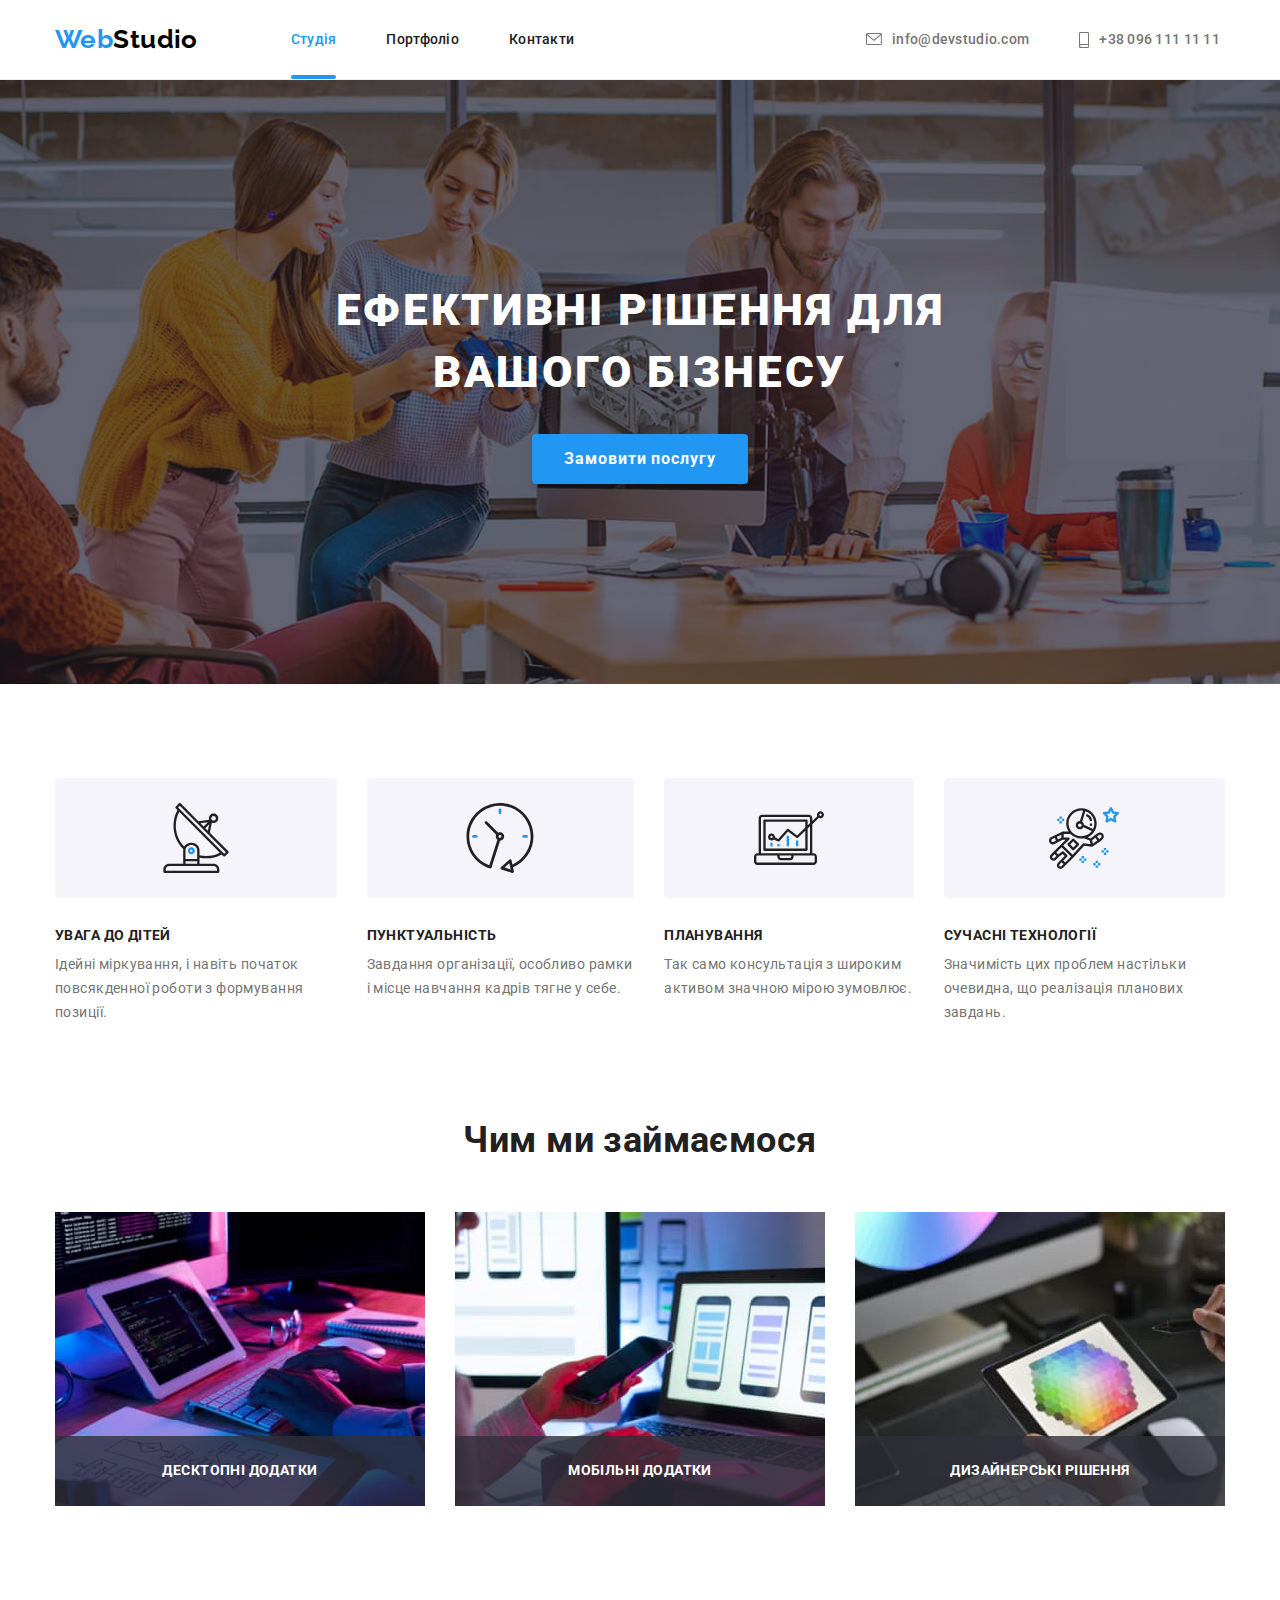
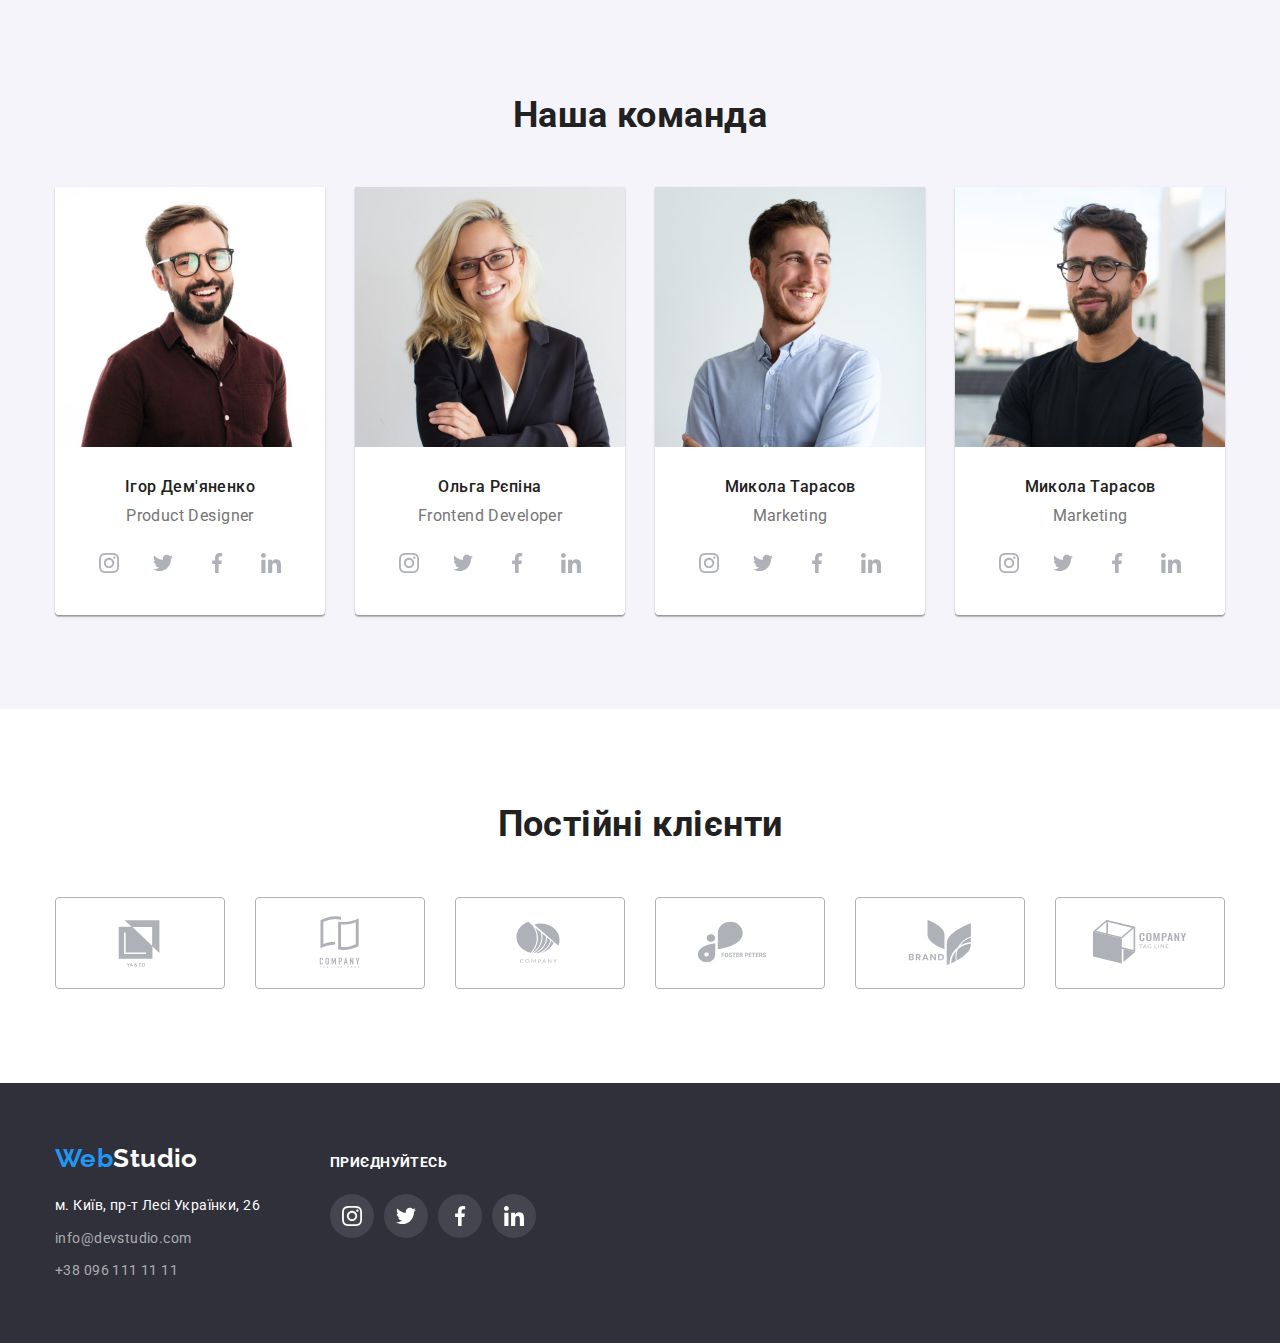
==== index.html @ 35e94fc6 "CSS" ====
<!DOCTYPE html>
<html lang="uk">
  <head>
    <meta charset="UTF-8" />
    <meta http-equiv="X-UA-Compatible" content="IE=edge" />
    <meta name="viewport" content="width=device-width, initial-scale=1.0" />
    <title>Web Studio</title>
    <link rel="preconnect" href="https://fonts.googleapis.com" />
    <link rel="preconnect" href="https://fonts.gstatic.com" crossorigin />
    <link
      href="https://fonts.googleapis.com/css2?family=Raleway:wght@700&family=Roboto:wght@400;500;700;900&display=swap"
      rel="stylesheet"
    />
    <link
      rel="stylesheet"
      href="https://cdn.jsdelivr.net/npm/modern-normalize@1.1.0/modern-normalize.min.css"
    />
    <link rel="stylesheet" href="./css/styles.css" />
  </head>
  <body>
    <header class="header header-conteiner">
      <div class="conteiner header-conteiner">
        <nav class="header-nav">
          <a href="./index.html" class="header-logo linksecondery"
            ><span class="header-web logo">Web</span>Studio</a
          >
          <ul class="header-list list">
            <li class="header-item">
              <a href="./index.html" class="header-link link">
                <span class="current">Студія</span></a
              >
            </li>
            <li class="header-item">
              <a href="./portfolio.html" class="header-link link">Портфоліо</a>
            </li>
            <li class="header-item">
              <a href="" class="header-link link">Контакти</a>
            </li>
          </ul>
        </nav>

        <ul class="header-list-contact list">
          <li class="header-item-contact">
            <a
              href="mailto:info@devstudio.com"
              target="_blank"
              class="header-link-contact link"
              ><svg width="16" height="12" class="">
                <use xlink:href="./images/icon.svg#icon-mail-header"></use>
              </svg>
              info@devstudio.com</a
            >
          </li>
          <li class="header-item-contact">
            <a href="tel:+380961111111" class="header-link-contact link"
              ><svg width="10" height="16" class="">
                <use xlink:href="./images/icon.svg#icon-tel-header"></use>
              </svg>
              +38 096 111 11 11</a
            >
          </li>
        </ul>
      </div>
    </header>

    <main>
      <!-- Hero -->
      <section class="hero">
        <h1 class="hero-title">Ефективні рішення для вашого бізнесу</h1>
        <button type="button" class="hero-btn btn" data-modal-open>
          Замовити послугу
        </button>
      </section>

      <!-- Function -->
      <section class="function">
        <div class="conteiner">
          <h2 class="visually-hidden">Functions</h2>
          <ul class="function-list list">
            <li class="function-item">
              <div class="functions-conteiner">
                <svg width="70" height="70" class="">
                  <use
                    xlink:href="./images/icon.svg#icon-antena-functions"
                  ></use>
                </svg>
              </div>
              <h3 class="function-item-title">Увага до дітей</h3>
              <p class="function-text">
                Ідейні міркування, і навіть початок повсякденної роботи з
                формування позиції.
              </p>
            </li>
            <li class="function-item">
              <div class="functions-conteiner">
                <svg width="70" height="70" class="">
                  <use
                    xlink:href="./images/icon.svg#icon-clock-functions"
                  ></use>
                </svg>
              </div>
              <h3 class="function-item-title">Пунктуальність</h3>
              <p class="function-text">
                Завдання організації, особливо рамки і місце навчання кадрів
                тягне у себе.
              </p>
            </li>
            <li class="function-item">
              <div class="functions-conteiner">
                <svg width="70" height="70" class="">
                  <use xlink:href="./images/icon.svg#icon-comp-functions"></use>
                </svg>
              </div>
              <h3 class="function-item-title">Планування</h3>
              <p class="function-text">
                Так само консультація з широким активом значною мірою зумовлює.
              </p>
            </li>
            <li class="function-item">
              <div class="functions-conteiner">
                <svg width="70" height="70" class="">
                  <use
                    xlink:href="./images/icon.svg#icon-astronaut-functions"
                  ></use>
                </svg>
              </div>
              <h3 class="function-item-title">Сучасні технології</h3>
              <p class="function-text">
                Значимість цих проблем настільки очевидна, що реалізація
                планових завдань.
              </p>
            </li>
          </ul>
        </div>
      </section>

      <!-- Occupation -->
      <section class="ocupation">
        <div class="conteiner">
          <h2 class="title">Чим ми займаємося</h2>
          <ul class="ocupation-list list">
            <li class="ocupation-item">
              <div class="ocupation-conteiner">
                <img
                  src="./images/occupation1.jpg"
                  alt="набирає текс на клавіатурі"
                  width="370"
                  height="294"
                  class="ocupatin-img"
                />
                <div class="ocupation-wrapper">
                  <p class="ocupation-conteiner-text">Десктопні додатки</p>
                </div>
              </div>
            </li>
            <li class="ocupation-item">
              <div class="ocupation-conteiner">
                <img
                  src="./images/occupation2.jpg"
                  alt="працює в телефоні та на ноутбуці"
                  width="370"
                  height="294"
                  class="ocupatin-img"
                />
                <div class="ocupation-wrapper">
                  <p class="ocupation-conteiner-text">Мобільні додатки</p>
                </div>
              </div>
            </li>
            <li class="ocupation-item">
              <div class="ocupation-conteiner">
                <img
                  src="./images/Occupation3.jpg"
                  alt="палітра кольорів на планшеті"
                  width="370"
                  height="294"
                  class="ocupatin-img"
                />
                <div class="ocupation-wrapper">
                  <p class="ocupation-conteiner-text">Дизайнерські рішення</p>
                </div>
              </div>
            </li>
          </ul>
        </div>
      </section>

      <!-- Team -->
      <section class="team">
        <div class="conteiner">
          <h2 class="title">Наша команда</h2>
          <ul class="team-list list">
            <li class="team-item">
              <img
                src="./images/photoproductdesigner.jpg"
                alt="фото працівника"
                width="270"
                height="260"
                class="team-item-img"
              />
              <div class="conteiner-team">
                <h3 class="team-item-tetle">Ігор Дем'яненко</h3>
                <p class="team-item-text">Product Designer</p>
                <ul class="team-list-social list">
                  <li class="team-item-social">
                    <a
                      href=""
                      rel="noopener norefferer nofollow"
                      aria-label="instagram"
                      class="team-link-social link"
                      ><svg width="20" height="20" class="">
                        <use
                          xlink:href="./images/icon.svg#icon-icon-instagram"
                        ></use>
                      </svg>
                    </a>
                  </li>
                  <li class="team-item-social">
                    <a
                      href=""
                      rel="noopener norefferer nofollow"
                      aria-label="twitter"
                      class="team-link-social link"
                      ><svg width="20" height="20" class="">
                        <use
                          xlink:href="./images/icon.svg#icon-icon-twitter"
                        ></use>
                      </svg>
                    </a>
                  </li>
                  <li class="team-item-social">
                    <a
                      href=""
                      rel="noopener norefferer nofollow"
                      aria-label="facebook"
                      class="team-link-social link"
                      ><svg width="20" height="20" class="">
                        <use
                          xlink:href="./images/icon.svg#icon-icon-facebook"
                        ></use>
                      </svg>
                    </a>
                  </li>
                  <li class="team-item-social">
                    <a
                      href=""
                      rel="noopener norefferer nofollow"
                      aria-label="linkedin"
                      class="team-link-social link"
                      ><svg width="20" height="20" class="">
                        <use
                          xlink:href="./images/icon.svg#icon-icon-linkedin"
                        ></use>
                      </svg>
                    </a>
                  </li>
                </ul>
              </div>
            </li>
            <li class="team-item">
              <img
                src="./images/photodeveloper.jpg"
                alt="фото працівника"
                width="270"
                height="260"
                class="team-item-img"
              />
              <div class="conteiner-team">
                <h3 class="team-item-tetle">Ольга Рєпіна</h3>
                <p class="team-item-text">Frontend Developer</p>
                <ul class="team-list-social list">
                  <li class="team-item-social">
                    <a
                      href=""
                      rel="noopener norefferer nofollow"
                      aria-label="instagram"
                      class="team-link-social link"
                      ><svg width="20" height="20" class="">
                        <use
                          xlink:href="./images/icon.svg#icon-icon-instagram"
                        ></use>
                      </svg>
                    </a>
                  </li>
                  <li class="team-item-social">
                    <a
                      href=""
                      rel="noopener norefferer nofollow"
                      aria-label="twitter"
                      class="team-link-social link"
                      ><svg width="20" height="20" class="">
                        <use
                          xlink:href="./images/icon.svg#icon-icon-twitter"
                        ></use>
                      </svg>
                    </a>
                  </li>
                  <li class="team-item-social">
                    <a
                      href=""
                      rel="noopener norefferer nofollow"
                      aria-label="facebook"
                      class="team-link-social link"
                      ><svg width="20" height="20" class="">
                        <use
                          xlink:href="./images/icon.svg#icon-icon-facebook"
                        ></use>
                      </svg>
                    </a>
                  </li>
                  <li class="team-item-social">
                    <a
                      href=""
                      rel="noopener norefferer nofollow"
                      aria-label="linkedin"
                      class="team-link-social link"
                      ><svg width="20" height="20" class="">
                        <use
                          xlink:href="./images/icon.svg#icon-icon-linkedin"
                        ></use>
                      </svg>
                    </a>
                  </li>
                </ul>
              </div>
            </li>
            <li class="team-item">
              <img
                src="./images/photomarketing.jpg"
                alt="фото працівника"
                width="270"
                height="260"
                class="team-item-img"
              />
              <div class="conteiner-team">
                <h3 class="team-item-tetle">Микола Тарасов</h3>
                <p class="team-item-text">Marketing</p>
                <ul class="team-list-social list">
                  <li class="team-item-social">
                    <a
                      href=""
                      rel="noopener norefferer nofollow"
                      aria-label="instagram"
                      class="team-link-social link"
                      ><svg width="20" height="20" class="">
                        <use
                          xlink:href="./images/icon.svg#icon-icon-instagram"
                        ></use>
                      </svg>
                    </a>
                  </li>
                  <li class="team-item-social">
                    <a
                      href=""
                      rel="noopener norefferer nofollow"
                      aria-label="twitter"
                      class="team-link-social link"
                      ><svg width="20" height="20" class="">
                        <use
                          xlink:href="./images/icon.svg#icon-icon-twitter"
                        ></use>
                      </svg>
                    </a>
                  </li>
                  <li class="team-item-social">
                    <a
                      href=""
                      rel="noopener norefferer nofollow"
                      aria-label="facebook"
                      class="team-link-social link"
                      ><svg width="20" height="20" class="">
                        <use
                          xlink:href="./images/icon.svg#icon-icon-facebook"
                        ></use>
                      </svg>
                    </a>
                  </li>
                  <li class="team-item-social">
                    <a
                      href=""
                      rel="noopener norefferer nofollow"
                      aria-label="linkedin"
                      class="team-link-social link"
                      ><svg width="20" height="20" class="">
                        <use
                          xlink:href="./images/icon.svg#icon-icon-linkedin"
                        ></use>
                      </svg>
                    </a>
                  </li>
                </ul>
              </div>
            </li>
            <li class="team-item">
              <img
                src="./images/photodesiner.jpg"
                alt="фото працівника"
                width="270"
                height="260"
                class="team-item-img"
              />
              <div class="conteiner-team">
                <h3 class="team-item-tetle">Микола Тарасов</h3>
                <p class="team-item-text">Marketing</p>
                <ul class="team-list-social list">
                  <li class="team-item-social">
                    <a
                      href=""
                      rel="noopener norefferer nofollow"
                      aria-label="instagram"
                      class="team-link-social link"
                      ><svg width="20" height="20" class="">
                        <use
                          xlink:href="./images/icon.svg#icon-icon-instagram"
                        ></use>
                      </svg>
                    </a>
                  </li>
                  <li class="team-item-social">
                    <a
                      href=""
                      rel="noopener norefferer nofollow"
                      aria-label="twitter"
                      class="team-link-social link"
                      ><svg width="20" height="20" class="">
                        <use
                          xlink:href="./images/icon.svg#icon-icon-twitter"
                        ></use>
                      </svg>
                    </a>
                  </li>
                  <li class="team-item-social">
                    <a
                      href=""
                      rel="noopener norefferer nofollow"
                      aria-label="facebook"
                      class="team-link-social link"
                      ><svg width="20" height="20" class="">
                        <use
                          xlink:href="./images/icon.svg#icon-icon-facebook"
                        ></use>
                      </svg>
                    </a>
                  </li>
                  <li class="team-item-social">
                    <a
                      href=""
                      rel="noopener norefferer nofollow"
                      aria-label="linkedin"
                      class="team-link-social link"
                      ><svg width="20" height="20" class="">
                        <use
                          xlink:href="./images/icon.svg#icon-icon-linkedin"
                        ></use>
                      </svg>
                    </a>
                  </li>
                </ul>
              </div>
            </li>
          </ul>
        </div>
      </section>

      <!-- Clients -->
      <section class="clients">
        <div class="conteiner">
          <h2 class="title">Постійні клієнти</h2>
          <ul class="clients-list list">
            <li class="clients-item">
              <a
                href=""
                rel="noopener norefferer nofollow"
                aria-label="firm partner"
                class="clients-link link"
                ><svg width="106" height="60" class="">
                  <use xlink:href="./images/icon.svg#icon-partner-ya-co"></use>
                </svg>
              </a>
            </li>
            <li class="clients-item">
              <a
                href=""
                rel="noopener norefferer nofollow"
                aria-label="firm partner"
                class="clients-link link"
                ><svg width="106" height="60" class="">
                  <use
                    xlink:href="./images/icon.svg#icon-partner-company"
                  ></use>
                </svg>
              </a>
            </li>
            <li class="clients-item">
              <a
                href=""
                rel="noopener norefferer nofollow"
                aria-label="firm partner"
                class="clients-link link"
                ><svg width="106" height="60" class="">
                  <use
                    xlink:href="./images/icon.svg#icon-partner-conpany2"
                  ></use>
                </svg>
              </a>
            </li>
            <li class="clients-item">
              <a
                href=""
                rel="noopener norefferer nofollow"
                aria-label="firm partner"
                class="clients-link link"
                ><svg width="106" height="60" class="">
                  <use xlink:href="./images/icon.svg#icon-partner-foster"></use>
                </svg>
              </a>
            </li>
            <li class="clients-item">
              <a
                href=""
                rel="noopener norefferer nofollow"
                aria-label="firm partner"
                class="clients-link link"
                ><svg width="106" height="60" class="">
                  <use xlink:href="./images/icon.svg#icon-partner-brand"></use>
                </svg>
              </a>
            </li>
            <li class="clients-item">
              <a
                href=""
                rel="noopener norefferer nofollow"
                aria-label="firm partner"
                class="clients-link link"
                ><svg width="106" height="60" class="">
                  <use
                    xlink:href="./images/icon.svg#icon-partner-tagline"
                  ></use>
                </svg>
              </a>
            </li>
          </ul>
        </div>
      </section>
    </main>

    <!-- Footer -->
    <footer class="footer">
      <div class="conteiner footer-content">
        <div class="foter-conteiner">
          <a href="./index.html" class="footer-logo linksecondery"
            ><span class="logo-web logo">Web</span>Studio</a
          >
          <address class="footer-address">
            <ul class="footer-list list">
              <li class="footer-item">
                <a
                  href="https://goo.gl/maps/zR8tmQ1nPj9YPWna9"
                  rel="noopener norefferer nofollow"
                  target="_blank"
                  class="footer-link linksecondery"
                  >м. Київ, пр-т Лесі Українки, 26</a
                >
              </li>
              <li class="footer-item">
                <a
                  href="mailto:info@devstudio.com"
                  class="footer-contact linksecondery"
                  >info@devstudio.com</a
                >
              </li>
              <li>
                <a href="tel:+380961111111" class="footer-contact linksecondery"
                  >+38 096 111 11 11</a
                >
              </li>
            </ul>
          </address>
        </div>
        <div class="wrapper-conteiner">
          <b class="footer-text">Приєднуйтесь</b>
          <ul class="footer-list-social list">
            <li class="footer-item-social">
              <a
                href=""
                rel="noopener norefferer nofollow"
                class="footer-link-social link"
                ><svg width="20" height="20" class="">
                  <use xlink:href="./images/icon.svg#icon-icon-instagram"></use>
                </svg>
              </a>
            </li>
            <li class="footer-item-social">
              <a
                href=""
                rel="noopener norefferer nofollow"
                class="footer-link-social link"
              >
                <svg width="20" height="20" class="">
                  <use xlink:href="./images/icon.svg#icon-icon-twitter"></use>
                </svg>
              </a>
            </li>
            <li class="footer-item-social">
              <a
                href=""
                rel="noopener norefferer nofollow"
                class="footer-link-social link"
                ><svg width="20" height="20" class="">
                  <use xlink:href="./images/icon.svg#icon-icon-facebook"></use>
                </svg>
              </a>
            </li>
            <li class="footer-item-social">
              <a
                href=""
                rel="noopener norefferer nofollow"
                class="footer-link-social link"
                ><svg width="20" height="20" class="">
                  <use xlink:href="./images/icon.svg#icon-icon-linkedin"></use>
                </svg>
              </a>
            </li>
          </ul>
        </div>
      </div>
    </footer>

    <!-- Modal -->
    <div class="backdrop is-hidden" data-modal>
      <div class="modal">
        <button type="button" class="close-button" data-modal-close>
          <svg width="18" height="18" class="">
            <use xlink:href="./images/icon.svg#icon-close-model"></use>
          </svg>
        </button>
      </div>
    </div>

    <!-- Java script -->
    <script src="./js/modal.js"></script>
  </body>
</html>
---- css/styles.css ----
:root {
  --color-logo-text: #000000;
  --color-primery-text: #757575;
  --color-text-logonav: #2196f3;
  --color-secondery-text: #212121;
  --color-hero-title: #ffffff;
  --color-footer-text: rgba(255, 255, 255, 0.6);
  --color-bgn-hero: #2f303a;
  --color-bgn-btn: #f5f4fa;
  --color-border-header: #ececec;
  --color-border-main: #eeeeee;
  --color-icons-partners: #afb1b8;
  --color-btn-hero-active: #188ce8;
  --color-bg-ocupation-text: rgba(47, 48, 58, 0.8);
  --color-bg-animation-panel: rgba(33, 150, 243, 0.9);
  --cubic-all: cubic-bezier(0.4, 0, 0.2, 1);
}

body {
  font-family: "Roboto", sans-serif;
  color: var(--color-primery-text);
  font-size: 14px;
  line-height: 1.7;
  letter-spacing: 0.03em;
}

.conteiner {
  width: 1200px;
  margin: auto;
  padding-left: 15px;
  padding-right: 15px;
  /* outline: 1px solid tomato; */
}

h1,
h2,
h3,
h4,
h5,
h6,
ul,
p {
  margin: 0;
}

ul {
  padding-left: 0;
}

* {
  /* outline: 1px solid tomato; */
}

.title {
  text-align: center;
  margin-bottom: 50px;

  color: var(--color-secondery-text);

  font-weight: 700;
  font-size: 36px;
  line-height: 1.2;
}

.list {
  list-style: none;
}

.link {
  text-decoration: none;
}

.link:hover,
.link:focus {
  color: var(--color-text-logonav);
}

.linksecondery {
  text-decoration: none;
}

.logo {
  color: var(--color-text-logonav);
}

.btn {
  cursor: pointer;
  border-radius: 4px;
  border: none;

  font-family: inherit;

  font-size: 16px;
  letter-spacing: inherit;
}

.visually-hidden {
  position: absolute;
  white-space: nowrap;
  width: 1px;
  height: 1px;
  overflow: hidden;
  border: 0;
  padding: 0;
  clip: rect(0 0 0 0);
  clip-path: inset(50%);
  margin: -1px;
}

/* Header */

.header {
  border-bottom: 1px solid var(--color-border-header);
}

.header-conteiner {
  display: flex;
  align-items: center;
}

.header-nav {
  display: flex;
  align-items: center;
}

.header-logo {
  display: block;
  margin-right: 93px;

  font-family: "Raleway", sans-serif;
  color: var(--color-logo-text);
  font-weight: 700;
  font-size: 26px;
  line-height: 1.2;
}

.header-list {
  display: flex;
}

.header-item {
}

.header-item:not(:first-child) {
  margin-left: 50px;
}

.header-link {
  position: relative;

  display: block;
  padding: 32px 0;

  color: var(--color-secondery-text);

  font-weight: 500;
  line-height: 1.1;
  letter-spacing: 0.02em;

  transition: color 250ms var(--cubic-all);
}

.current {
  color: var(--color-text-logonav);
  display: block;
}

.header-link .current::after {
  position: absolute;

  left: 0;
  bottom: 0;
  content: "";
  width: 100%;
  height: 4px;
  display: block;
  border-radius: 2px;

  background-color: var(--color-text-logonav);
}

.header-list-contact {
  display: flex;
  margin-left: auto;
}

.header-item-contact:not(:last-child) {
  margin-right: 40px;
}

.header-link-contact {
  display: flex;
  padding: 5px;
  align-items: center;

  color: var(--color-primery-text);

  font-weight: 500;
  line-height: 1.1;
  letter-spacing: 0.02em;

  transition: color 250ms var(--cubic-all);
}

.header-link-contact svg {
  margin-right: 10px;

  fill: currentColor;

  transition: fill 250ms var(--cubic-all);
}

.header-link-contact:hover svg,
.header-link-contact:focus svg {
  fill: var(--color-text-logonav);
}

/* Main index.html */

/* Hero */

.hero {
  text-align: center;
  padding: 200px;
  padding-bottom: 200px;
  max-width: 1600px;
  min-height: 600px;
  margin: 0 auto;
  background-position: center;
  background-size: cover;
  background-repeat: no-repeat;

  background-image: linear-gradient(
      rgba(47, 48, 58, 0.4),
      rgba(47, 48, 58, 0.4)
    ),
    url("../images/hero-pictures.jpg");
}

.hero-title {
  max-width: 696px;
  margin: 0 auto 30px;

  color: var(--color-hero-title);

  font-weight: 900;
  font-size: 44px;
  line-height: 1.4;
  letter-spacing: 0.06em;
  text-transform: uppercase;
}

.hero-btn {
  min-width: 216px;
  padding: 10px 32px;

  background-color: var(--color-text-logonav);
  color: var(--color-hero-title);
  box-shadow: 0px 4px 4px rgba(0, 0, 0, 0.15);

  font-weight: 700;
  line-height: 1.9;
  letter-spacing: 0.06em;

  transition: background-color 250ms var(--cubic-all),
    box-shadow 250ms var(--cubic-all);
}

.hero-btn:hover,
.hero-btn:focus {
  background-color: var(--color-btn-hero-active);
  box-shadow: 0px 4px 4px rgba(0, 0, 0, 0.15);
}

/* Function */

.function {
  padding-top: 94px;
  padding-bottom: 47px;
}

.function-list {
  display: flex;
}

.function-item {
  width: calc((100%-90px) / 4);
}

.function-item:not(:first-child) {
  margin-left: 30px;
}

.functions-conteiner {
  width: 100%;
  height: 120px;
  margin-bottom: 30px;
  display: flex;
  justify-content: center;
  align-items: center;
  border-radius: 4px;

  background-color: var(--color-bgn-btn);
}

.functions-conteiner svg {
  fill: var(--color-secondery-text);
}

.function-item-title {
  margin-bottom: 10px;

  color: var(--color-secondery-text);

  font-weight: 700;
  font-size: 14px;
  line-height: 1.1;
  text-transform: uppercase;
}

/* Occupation, Team */

.ocupation {
  padding-top: 47px;
  padding-bottom: 94px;
}

.ocupation-list {
  display: flex;
}

.ocupation-item {
  width: calc((100% - 60px) / 3);
}

.ocupation-item:not(:first-child) {
  margin-left: 30px;
}

.ocupation-conteiner {
  position: relative;
}

.ocupation-wrapper {
  position: absolute;
  left: 0;
  bottom: 0;

  background-color: var(--color-bg-ocupation-text);

  width: 100%;
  height: 70px;
}

.ocupation-conteiner-text {
  position: absolute;
  top: 50%;
  left: 50%;

  color: var(--color-hero-title);

  font-weight: 700;
  line-height: 1.1;
  text-transform: uppercase;

  transform: translate(-50%, -50%);
}

.ocupatin-img {
  display: block;
  height: auto;
  max-width: 100%;
}

.team {
  padding-top: 94px;
  padding-bottom: 94px;

  background-color: var(--color-bgn-btn);
}

.team-list {
  display: flex;
}

.team-item {
  width: calc((100% - 90px) / 4);
  border-radius: 0px 0px 4px 4px;

  background-color: var(--color-hero-title);
  box-shadow: 0px 1px 3px rgba(0, 0, 0, 0.12), 0px 1px 1px rgba(0, 0, 0, 0.14),
    0px 2px 1px rgba(0, 0, 0, 0.2);
}

.team-item:not(:first-child) {
  margin-left: 30px;
}

.conteiner-team {
  padding: 30px 0;
  text-align: center;
}

.team-item-img {
  display: block;
}

.team-item-tetle {
  margin-bottom: 10px;

  color: var(--color-secondery-text);

  font-weight: 500;
  font-size: 16px;
  line-height: 1.2;
}

.team-item-text {
  font-size: 16px;
  line-height: 1.2;
  margin-bottom: 16px;
}

.team-list-social {
  display: flex;
  justify-content: center;
}

.team-item-social:not(:first-child) {
  margin-left: 10px;
}

.team-link-social {
  width: 44px;
  height: 44px;
  /* outline: 1px solid tomato; */
  border-radius: 50%;
  display: flex;
  justify-content: center;
  align-items: center;
  background-color: var(--color-hero-title);

  transition: background-color 250ms var(--cubic-all);
}

.team-link-social:hover,
.team-link-social:focus {
  background-color: var(--color-text-logonav);
}

.team-link-social svg {
  fill: var(--color-icons-partners);

  transition: fill 250ms var(--cubic-all);
}

.team-link-social:hover svg {
  fill: var(--color-hero-title);
}

/* Clients */

.clients {
  padding: 94px 0;
}

.clients-list {
  display: flex;
}

.clients-item:not(:first-child) {
  margin-left: 30px;
}

.clients-link {
  display: flex;
  width: calc((100% - 150px) / 6);
  width: 170px;
  height: 92px;
  border: 1px solid var(--color-icons-partners);
  border-radius: 4px;
  justify-content: center;
  align-items: center;

  transition: border 250ms var(--cubic-all);
}

.clients-link:hover,
.clients-link:focus {
  border: 1px solid var(--color-text-logonav);
}

.clients-link svg {
  fill: var(--color-icons-partners);

  transition: fill 250ms var(--cubic-all);
}

.clients-link:hover svg,
.clients-link:focus svg {
  fill: var(--color-text-logonav);
}

/* Main portfolio.html.html */

/* Hero */

.functional {
  padding-top: 94px;
  padding-bottom: 94px;
}

.functional-list {
  margin-bottom: 50px;
  display: flex;
  justify-content: center;
}

.pictures-img {
  display: block;
}

.functional-item:not(:first-child) {
  margin-left: 8px;
}

.function-btn {
  min-width: 73px;
  padding: 6px 22px;

  color: var(--color-secondery-text);
  background-color: var(--color-bgn-btn);

  font-weight: 500;
  line-height: 1.6;
  letter-spacing: inherit;

  transition: background-color 250ms var(--cubic-all),
    color 250ms var(--cubic-all), box-shadow 250ms var(--cubic-all);
}

.function-btn:hover,
.function-btn:focus {
  background-color: var(--color-text-logonav);
  color: var(--color-hero-title);
  box-shadow: 0px 3px 1px rgba(0, 0, 0, 0.1), 0px 1px 2px rgba(0, 0, 0, 0.08),
    0px 2px 2px rgba(0, 0, 0, 0.12);
}

.pictures-list {
  display: flex;
  flex-wrap: wrap;
}

.pictures-item {
  width: calc((100% - 60px) / 3);

  border-top: none;
}

.pictures-item:not(:nth-child(3n + 3)) {
  margin-right: 30px;
}

.pictures-item:not(:nth-last-child(-n + 3)) {
  margin-bottom: 30px;
}

.pictures-item:hover .pictures-text-img {
  transform: translateY(0);
}

.pictures-link {
  display: block;

  transition: box-shadow 250ms var(--cubic-all);
}

.pictures-link:hover,
.pictures-link:focus {
  box-shadow: 0px 1px 1px rgba(0, 0, 0, 0.12), 0px 4px 4px rgba(0, 0, 0, 0.06),
    1px 4px 6px rgba(0, 0, 0, 0.16);
}

.wrapper-conteiner-img {
  position: relative;
  overflow: hidden;
}

.pictures-img {
  display: block;
  width: 100%;
}

.pictures-text-img {
  position: absolute;
  top: 0;
  left: 0;
  width: 100%;
  height: 100%;
  padding: 63px 24px;

  text-decoration: none;
  font-size: 18px;
  line-height: 1.6;

  color: var(--color-hero-title);
  background-color: var(--color-bg-animation-panel);

  transform: translateY(101%);
  transition: transform 250ms var(--cubic-all);
}

.conteiner-pictures {
  width: 100%;
  padding: 20px 24px;
  border: 1px solid var(--color-border-main);
  border-top: none;
}

.pictures-title {
  margin-bottom: 4px;
  max-width: 322px;
  border-top: none;

  color: var(--color-secondery-text);

  font-weight: 700;
  font-size: 18px;
  line-height: 2;
  letter-spacing: 0.06em;
}

.pictures-text {
  max-width: 322px;

  color: var(--color-primery-text);

  font-size: 16px;
  line-height: 1.9;
}

/* Footer */

.footer {
  padding-top: 60px;
  padding-bottom: 60px;

  background-color: var(--color-bgn-hero);
}

.footer-content {
  display: flex;
  align-items: baseline;
}

.footer-logo {
  display: block;
  margin-bottom: 20px;

  color: var(--color-hero-title);

  font-family: "Raleway", sans-serif;
  font-weight: 700;
  font-size: 26px;
  line-height: 1.2;
}

.footer-address {
  font-style: normal;
}

.footer-item:not(:last-child) {
  margin-bottom: 9px;
}

.footer-link {
  display: block;

  color: var(--color-hero-title);
}

.footer-contact {
  display: block;

  color: var(--color-footer-text);

  transition: color 250ms var(--cubic-all);
}

.footer-contact:hover,
.footer-contact:focus {
  color: var(--color-hero-title);
}

.wrapper-conteiner {
  margin-left: 70px;
}

.footer-text {
  display: block;
  margin-bottom: 20px;

  color: var(--color-hero-title);

  font-weight: 700;
  text-transform: uppercase;
}

.footer-list-social {
  display: flex;
}

.footer-item-social {
}

.footer-link-social {
  display: flex;
  width: 44px;
  height: 44px;
  border-radius: 50%;
  align-items: center;
  justify-content: center;

  background-color: rgba(255, 255, 255, 0.1);

  transition: background-color 250ms var(--cubic-all);
}

.footer-link-social:hover,
.footer-link-social:focus {
  background-color: var(--color-text-logonav);
}

.footer-item-social:not(:first-child) {
  margin-left: 10px;
}

.footer-link-social svg {
  fill: var(--color-hero-title);
}

/* Modal */

.backdrop {
  width: 100%;
  height: 100%;
  position: fixed;
  top: 0;
  left: 0;

  background-color: var(--color-bg-ocupation-text);
}

.backdrop.is-hidden .modal {
  transform: scale(1.2) translate(-50%, -50%);
}

.modal {
  position: absolute;
  width: 528px;
  height: 581px;
  top: 50%;
  left: 50%;
  box-shadow: 0px 1px 3px rgba(0, 0, 0, 0.12), 0px 1px 1px rgba(0, 0, 0, 0.14),
    0px 2px 1px rgba(0, 0, 0, 0.2);
  border-radius: 4px;

  background-color: var(--color-hero-title);

  transform: scale(1) translate(-50%, -50%);
  transition: transform 250ms var(--cubic-all);
}

.close-button svg {
  fill: var(--color-logo-text);
}

.close-button {
  position: absolute;
  display: flex;
  justify-content: center;
  align-items: center;

  padding: 0;
  top: 8px;
  right: 8px;
  width: 30px;
  height: 30px;
  border-radius: 50%;
  border: 1px solid rgba(0, 0, 0, 0.1);
  cursor: pointer;
  /* outline: 1px solid tomato; */

  background-color: var(--color-hero-title);
}

.is-hidden {
  opacity: 0;
  visibility: hidden;
  pointer-events: none;
}

.no-scroll {
  overflow: hidden;
}
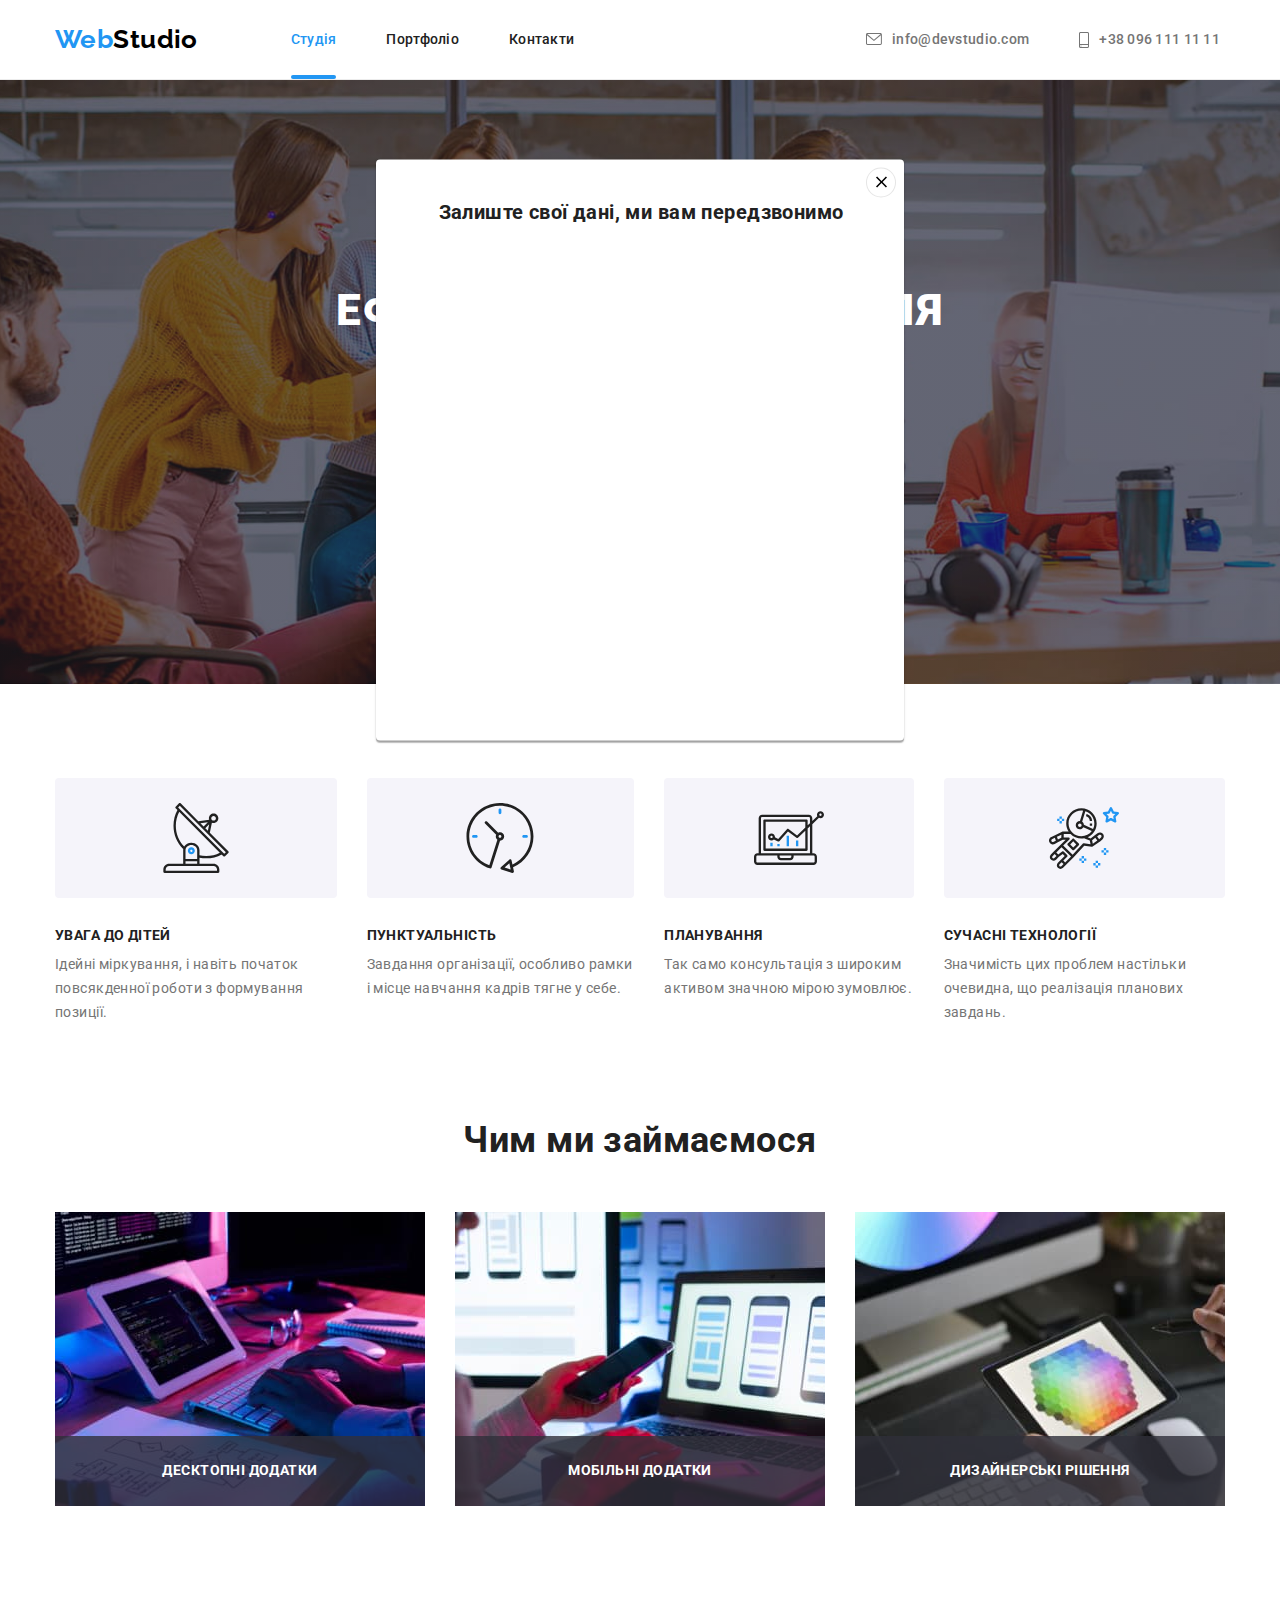
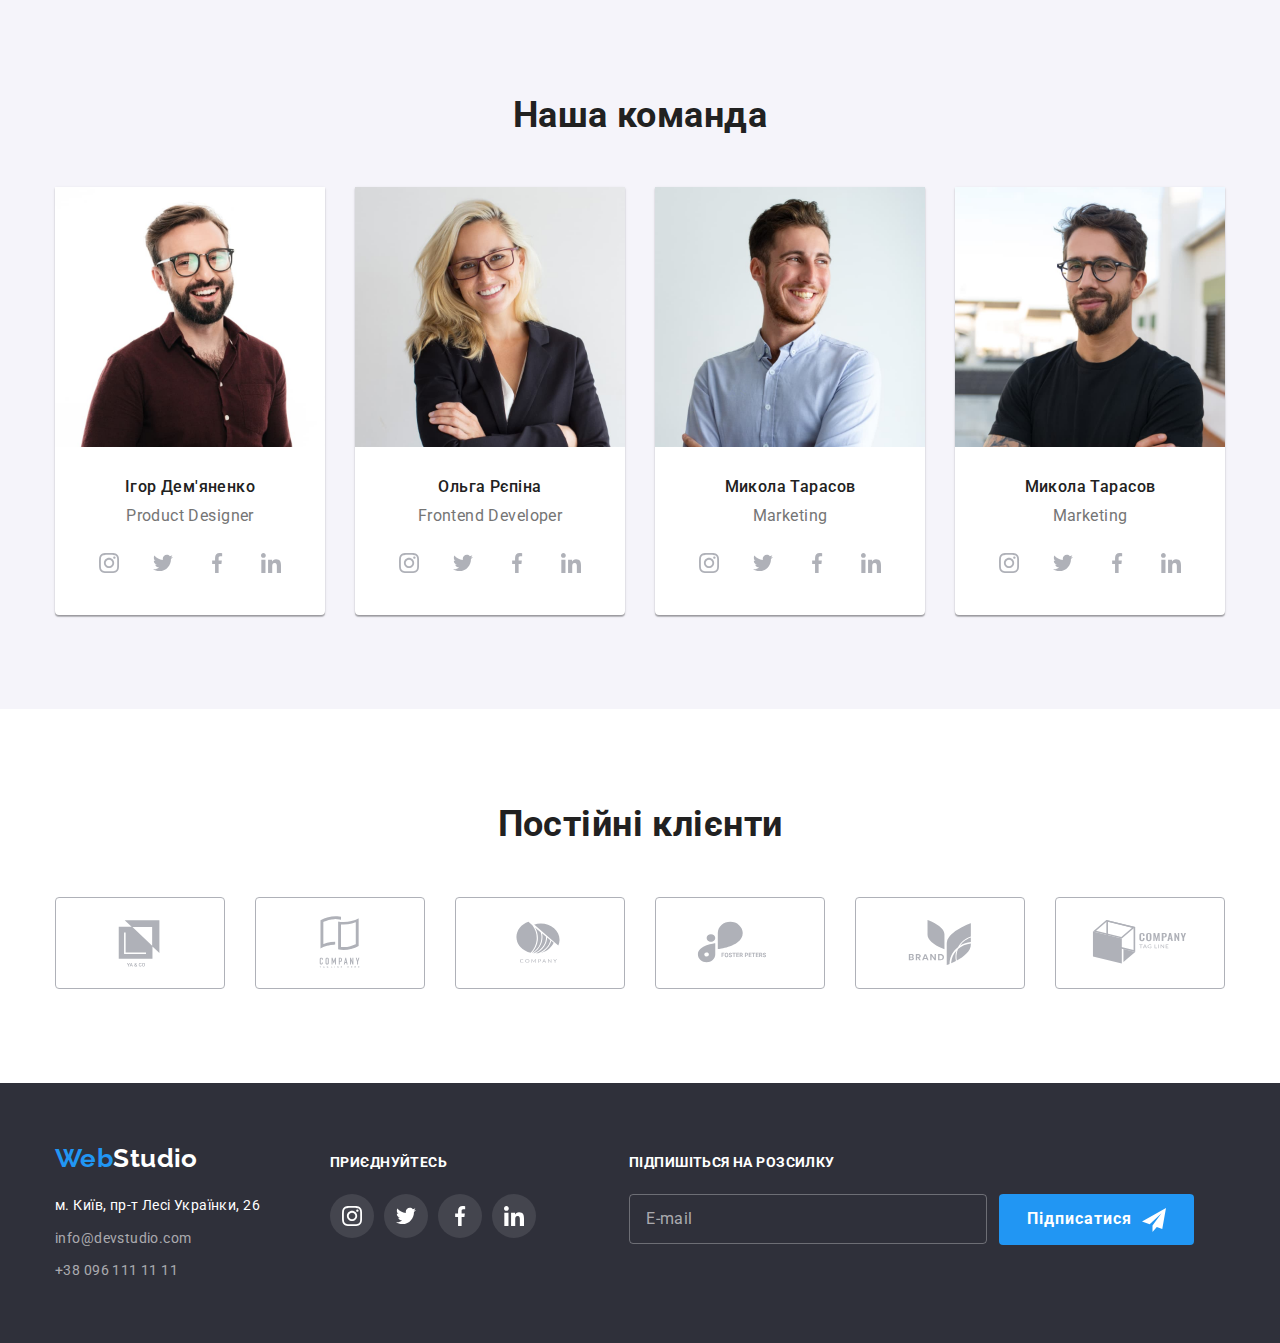
==== commit 665e75e2: "form.css" ====
--- a/index.html
+++ b/index.html
@@ -623,17 +623,38 @@
             </li>
           </ul>
         </div>
+        <div class="wrapper-conteiner-form">
+          <b class="footer-text">Підпишіться на розсилку</b>
+          <div class="conteiner-form">
+            <form>
+              <input
+                type="email"
+                name="email"
+                placeholder="E-mail"
+                class="footer-form-input"
+              />
+            </form>
+            <button type="submit" class="btn-footer-form btn">
+              Підписатися
+              <svg width="24" height="24" class="">
+                <use xlink:href="./images/icon.svg#icon-sendbtn"></use>
+              </svg>
+            </button>
+          </div>
+        </div>
       </div>
     </footer>
 
     <!-- Modal -->
-    <div class="backdrop is-hidden" data-modal>
+    <!-- <div class="backdrop is-hidden" data-modal> -->
       <div class="modal">
         <button type="button" class="close-button" data-modal-close>
           <svg width="18" height="18" class="">
             <use xlink:href="./images/icon.svg#icon-close-model"></use>
           </svg>
         </button>
+        <p class="modal-text">Залиште свої дані, ми вам передзвонимо</p>
+
       </div>
     </div>
 
--- a/css/styles.css
+++ b/css/styles.css
@@ -13,6 +13,7 @@
   --color-btn-hero-active: #188ce8;
   --color-bg-ocupation-text: rgba(47, 48, 58, 0.8);
   --color-bg-animation-panel: rgba(33, 150, 243, 0.9);
+  --color-border-footer-form: rgba(255, 255, 255, 0.3);
   --cubic-all: cubic-bezier(0.4, 0, 0.2, 1);
 }
 
@@ -256,7 +257,6 @@
 
   background-color: var(--color-text-logonav);
   color: var(--color-hero-title);
-  box-shadow: 0px 4px 4px rgba(0, 0, 0, 0.15);
 
   font-weight: 700;
   line-height: 1.9;
@@ -740,6 +740,79 @@
   fill: var(--color-hero-title);
 }
 
+.wrapper-conteiner-form {
+  margin-left: 93px;
+}
+
+.conteiner-form {
+  display: flex;
+}
+
+.footer-form-input {
+  width: 358px;
+  height: 50px;
+  padding-left: 16px;
+  border-radius: 4px;
+  border: 1px solid var(--color-border-footer-form);
+  outline: none;
+
+  color: var(--color-hero-title);
+
+  background: none;
+
+  transition: outline 250ms var(--cubic-all);
+}
+
+.footer-form-input:focus {
+  outline: 1px solid var(--color-text-logonav);
+}
+
+.footer-form-input::placeholder {
+  /* padding-left: 16px; */
+
+  font-size: 16px;
+  line-height: 1.3;
+  letter-spacing: 0.03em;
+
+  color: var(--color-footer-text);
+}
+
+.footer-form-input:focus::placeholder {
+  color: var(--color-text-logonav);
+}
+
+.btn-footer-form {
+  position: relative;
+  margin-left: 12px;
+  padding: 10px 62px 10px 28px;
+
+  background-color: var(--color-text-logonav);
+  color: var(--color-hero-title);
+
+  font-weight: 700;
+  font-size: 16px;
+  line-height: 1.9;
+  letter-spacing: 0.06em;
+
+  transition: background-color 250ms var(--cubic-all),
+    box-shadow 250ms var(--cubic-all);
+}
+
+.btn-footer-form:hover,
+.btn-footer-form:hover {
+  background-color: var(--color-btn-hero-active);
+  box-shadow: 0px 4px 4px rgba(0, 0, 0, 0.15);
+}
+
+.btn-footer-form svg {
+  position: absolute;
+  top: 50%;
+  /* right: 8px; */
+  margin-left: 10px;
+
+  transform: translateY(-50%);
+}
+
 /* Modal */
 
 .backdrop {
@@ -762,6 +835,7 @@
   height: 581px;
   top: 50%;
   left: 50%;
+  padding: 40px 39px 40px 41px;
   box-shadow: 0px 1px 3px rgba(0, 0, 0, 0.12), 0px 1px 1px rgba(0, 0, 0, 0.14),
     0px 2px 1px rgba(0, 0, 0, 0.2);
   border-radius: 4px;
@@ -774,6 +848,11 @@
 
 .close-button svg {
   fill: var(--color-logo-text);
+}
+
+.close-button svg:hover,
+.close-button svg:focus {
+  fill: var(--color-text-logonav);
 }
 
 .close-button {
@@ -795,6 +874,16 @@
   background-color: var(--color-hero-title);
 }
 
+.modal-text {
+  text-align: center;
+
+  font-weight: 700;
+  font-size: 20px;
+  line-height: 1.2;
+
+  color: var(--color-secondery-text);
+}
+
 .is-hidden {
   opacity: 0;
   visibility: hidden;
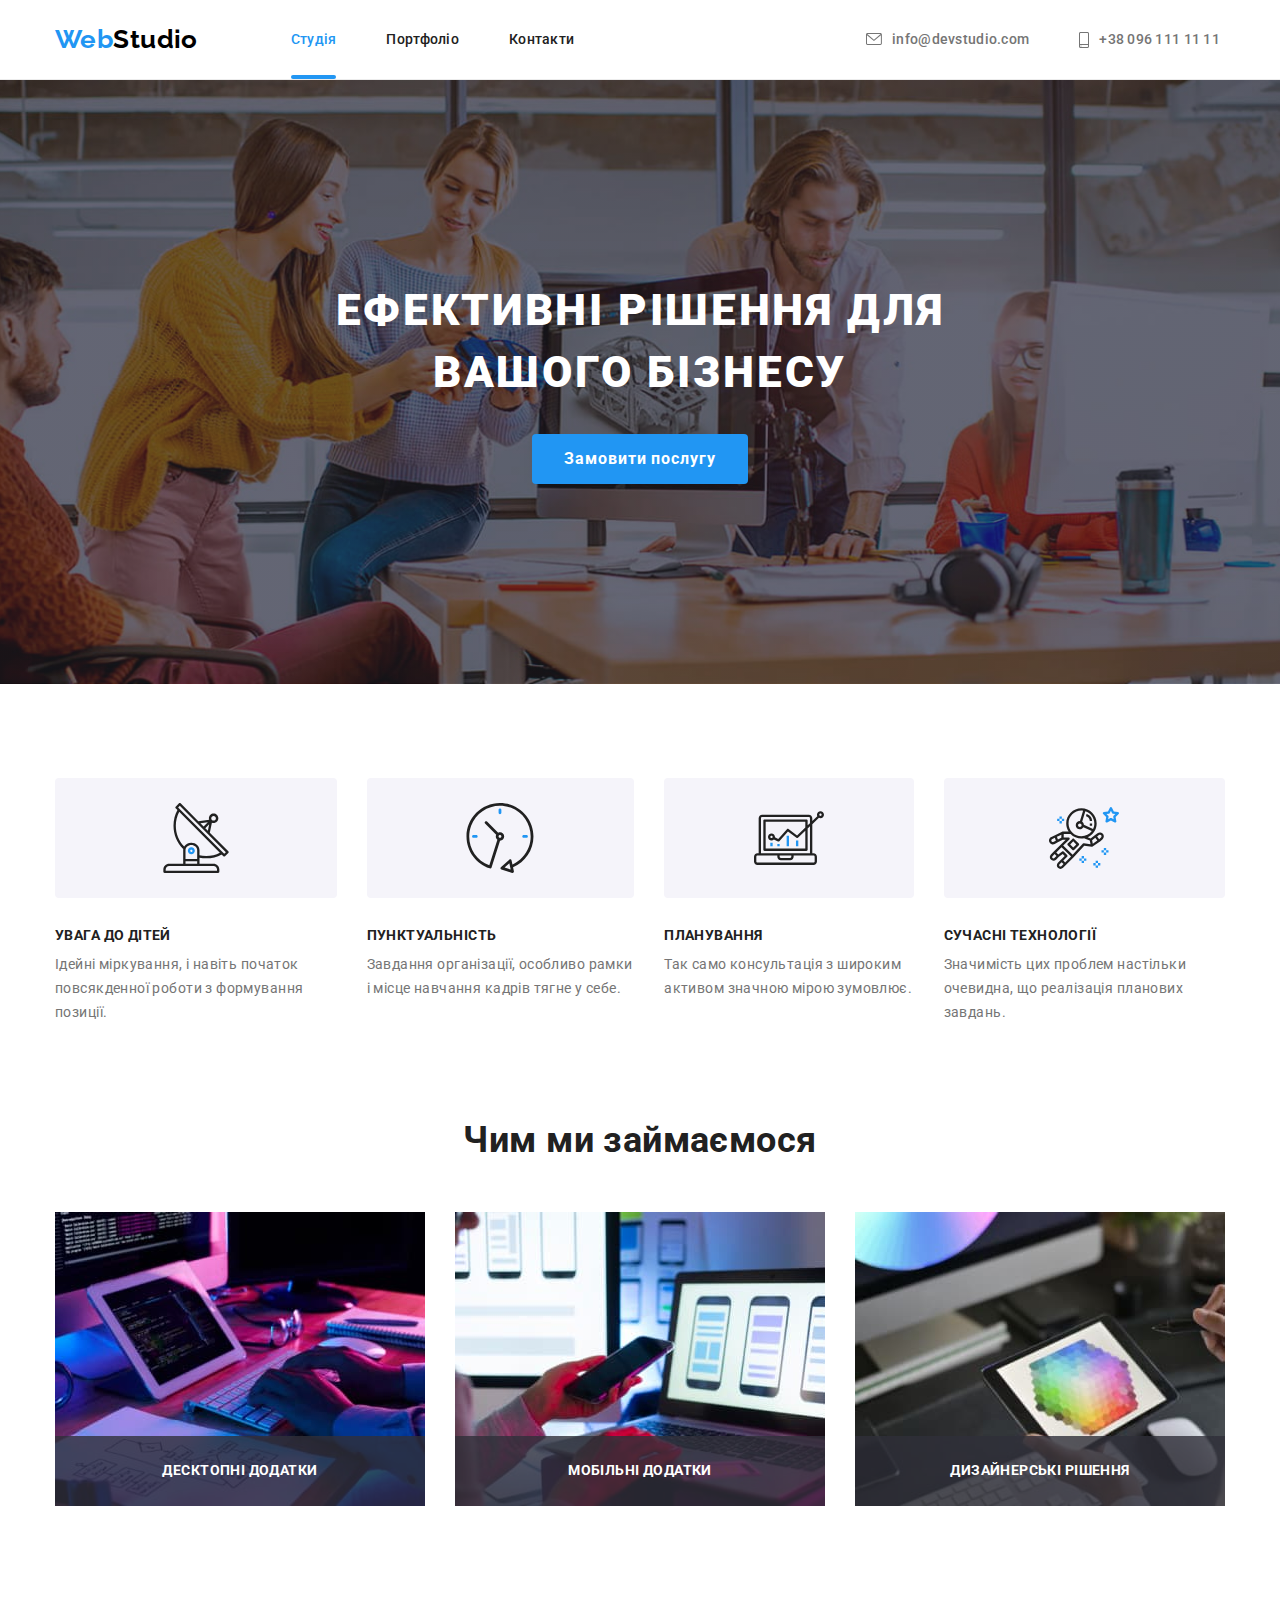
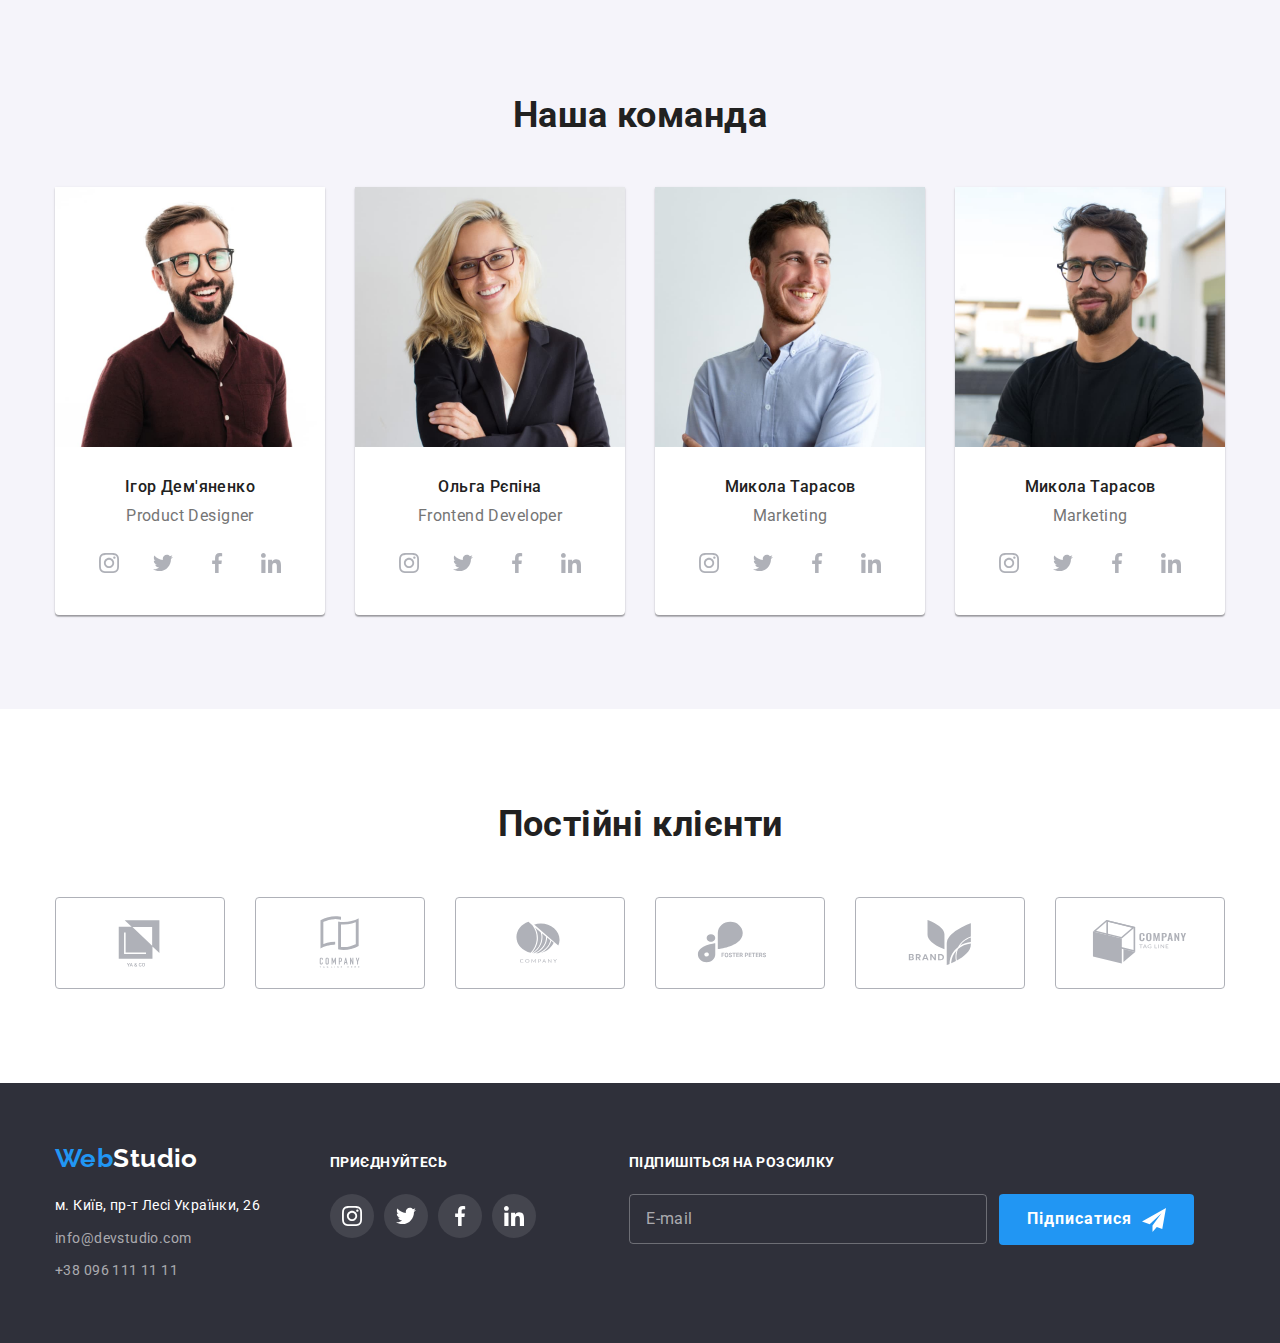
==== commit f9359625: "CSS form" ====
--- a/index.html
+++ b/index.html
@@ -646,16 +646,86 @@
     </footer>
 
     <!-- Modal -->
-    <!-- <div class="backdrop is-hidden" data-modal> -->
-      <div class="modal">
-        <button type="button" class="close-button" data-modal-close>
-          <svg width="18" height="18" class="">
-            <use xlink:href="./images/icon.svg#icon-close-model"></use>
-          </svg>
-        </button>
-        <p class="modal-text">Залиште свої дані, ми вам передзвонимо</p>
-
-      </div>
+    <div class="backdrop is-hidden" data-modal>
+    <div class="modal">
+      <button type="button" class="close-button" data-modal-close>
+        <svg width="18" height="18" class="">
+          <use xlink:href="./images/icon.svg#icon-close-model"></use>
+        </svg>
+      </button>
+      <p class="modal-text">Залиште свої дані, ми вам передзвонимо</p>
+
+      <form class="modal-form">
+        <div class="modal-conteiner">
+          <label for="name">Ім'я</label>
+          <div class="wrapper-input">
+            <input
+              type="text"
+              name="user name"
+              id="name"
+              class="modal-input"
+            /><svg width="18" height="18" class="">
+              <use xlink:href="./images/icon.svg#icon-modal-name"></use>
+            </svg>
+          </div>
+        </div>
+
+        <div class="modal-conteiner">
+          <label for="tel">Телефон</label>
+          <div class="wrapper-input">
+            <input
+              type="text"
+              name="user name"
+              id="name"
+              class="modal-input"
+            /><svg width="18" height="18" class="">
+              <use xlink:href="./images/icon.svg#icon-modal-tel"></use>
+            </svg>
+          </div>
+        </div>
+
+        <div class="modal-conteiner">
+          <label for="mail">Пошта</label>
+          <div class="wrapper-input">
+            <input
+              type="text"
+              name="user name"
+              id="name"
+              class="modal-input"
+            /><svg width="18" height="18" class="">
+              <use xlink:href="./images/icon.svg#icon-modal-email"></use>
+            </svg>
+          </div>
+        </div>
+
+        <div class="modal-conteiner-coment">
+          <label for="text">Коментар</label>
+          <textarea
+            name="coment"
+            id="text"
+            placeholder="Введіть текст"
+          ></textarea>
+        </div>
+
+        <div class="modal-conteiner-checkbox">
+          <input
+            type="checkbox"
+            name="accept"
+            id="checkbox"
+            class="input-checkbox"
+          />
+          <label for="checkbox" class="label-checkbox">
+            <div class="modal-checkbox">
+              <svg width="16" height="15" class="icon-checkbox">
+                <use xlink:href="./images/icon.svg#icon-icon-check"></use>
+              </svg>
+            </div>
+            Погоджуюся з розсилкою та приймаю
+            <a href="">Умови договору</a></label
+          >
+        </div>
+      </form>
+      <button type="submit" class="modal-form-btn btn">Відправити</button>
     </div>
 
     <!-- Java script -->
--- a/css/styles.css
+++ b/css/styles.css
@@ -14,6 +14,8 @@
   --color-bg-ocupation-text: rgba(47, 48, 58, 0.8);
   --color-bg-animation-panel: rgba(33, 150, 243, 0.9);
   --color-border-footer-form: rgba(255, 255, 255, 0.3);
+  --color-border-modal: rgba(33, 33, 33, 0.2);
+  --color-modal-textera: rgba(117, 117, 117, 0.5);
   --cubic-all: cubic-bezier(0.4, 0, 0.2, 1);
 }
 
@@ -50,6 +52,17 @@
 
 * {
   /* outline: 1px solid tomato; */
+}
+
+/* Modal */
+.is-hidden {
+  opacity: 0;
+  visibility: hidden;
+  pointer-events: none;
+}
+
+.no-scroll {
+  overflow: hidden;
 }
 
 .title {
@@ -760,11 +773,11 @@
 
   background: none;
 
-  transition: outline 250ms var(--cubic-all);
+  transition: border 250ms var(--cubic-all);
 }
 
 .footer-form-input:focus {
-  outline: 1px solid var(--color-text-logonav);
+  border: 1px solid var(--color-text-logonav);
 }
 
 .footer-form-input::placeholder {
@@ -809,6 +822,8 @@
   top: 50%;
   /* right: 8px; */
   margin-left: 10px;
+
+  fill: var(--color-hero-title);
 
   transform: translateY(-50%);
 }
@@ -875,6 +890,7 @@
 }
 
 .modal-text {
+  margin-bottom: 12px;
   text-align: center;
 
   font-weight: 700;
@@ -884,12 +900,142 @@
   color: var(--color-secondery-text);
 }
 
-.is-hidden {
-  opacity: 0;
-  visibility: hidden;
-  pointer-events: none;
-}
-
-.no-scroll {
+.modal-form {
+  font-size: 12px;
+  line-height: 1.2;
+  letter-spacing: 0.01em;
+}
+
+.modal-conteiner,
+.modal-conteiner-coment {
+  display: flex;
+  flex-direction: column;
+  margin-bottom: 10px;
+}
+
+.modal-conteiner-coment {
+  margin-bottom: 20px;
+}
+
+.wrapper-input {
+  position: relative;
+}
+
+.modal-input {
+  width: 100%;
+  height: 40px;
+  padding-left: 42px;
+  border-radius: 4px;
+  outline: none;
+  border: 1px solid var(--color-border-modal);
+
+  transition: border 250ms var(--cubic-all), fill 250ms var(--cubic-all);
+}
+
+.modal-input:focus {
+  border: 1px solid var(--color-text-logonav);
+}
+
+.modal-input:focus + svg {
+  fill: var(--color-text-logonav);
+}
+
+.modal-conteiner-coment textarea {
+  padding: 12px 16px;
+  resize: none;
+  height: 120px;
+  border-radius: 4px;
+  outline: none;
+  border: 1px solid var(--color-border-modal);
+
+  transition: border 250ms var(--cubic-all);
+}
+
+.modal-conteiner-coment textarea:focus {
+  border: 1px solid var(--color-text-logonav);
+}
+
+.modal-conteiner-coment textarea::placeholder {
+  color: var(--color-modal-textera);
+}
+
+.wrapper-input svg {
+  position: absolute;
+  top: 50%;
+  left: 0;
+  margin-left: 12px;
+
+  fill: var(--color-secondery-text);
+
+  transform: translateY(-50%);
+}
+
+.modal-conteiner-checkbox {
+  margin: 0 0 30px 12px;
+}
+
+.input-checkbox {
+  position: absolute;
+  white-space: nowrap;
+  width: 1px;
+  height: 1px;
   overflow: hidden;
-}
+  border: 0;
+  padding: 0;
+  clip: rect(0 0 0 0);
+  clip-path: inset(50%);
+  margin: 1px;
+}
+
+.label-checkbox {
+  display: flex;
+  align-items: center;
+
+  font-size: 14px;
+  line-height: 1.7;
+  letter-spacing: 0.03em;
+}
+
+.modal-checkbox {
+  display: flex;
+  align-items: center;
+  margin-right: 8px;
+  width: 16px;
+  height: 15px;
+  border-radius: 3px;
+  border: 3px solid var(--color-secondery-text);
+}
+
+.modal-checkbox svg {
+  /* outline: 1px solid tomato; */
+  fill: var(--color-hero-title);
+}
+
+.label-checkbox a {
+  margin-left: 5px;
+
+  color: var(--color-text-logonav);
+}
+
+.modal-form-btn {
+  display: block;
+  margin-left: auto;
+  margin-right: auto;
+  padding: 10px 52px;
+
+  color: var(--color-hero-title);
+  background-color: var(--color-text-logonav);
+  box-shadow: 0px 4px 4px rgba(0, 0, 0, 0.15);
+
+  transition: background-color 250ms var(--cubic-all);
+}
+
+.modal-form-btn:hover,
+.modal-form-btn:focus {
+  background-color: var(--color-btn-hero-active);
+}
+
+.input-checkbox:checked + .label-checkbox .modal-checkbox {
+  background-color: var(--color-text-logonav);
+  border: 3px solid var(--color-text-logonav);
+}
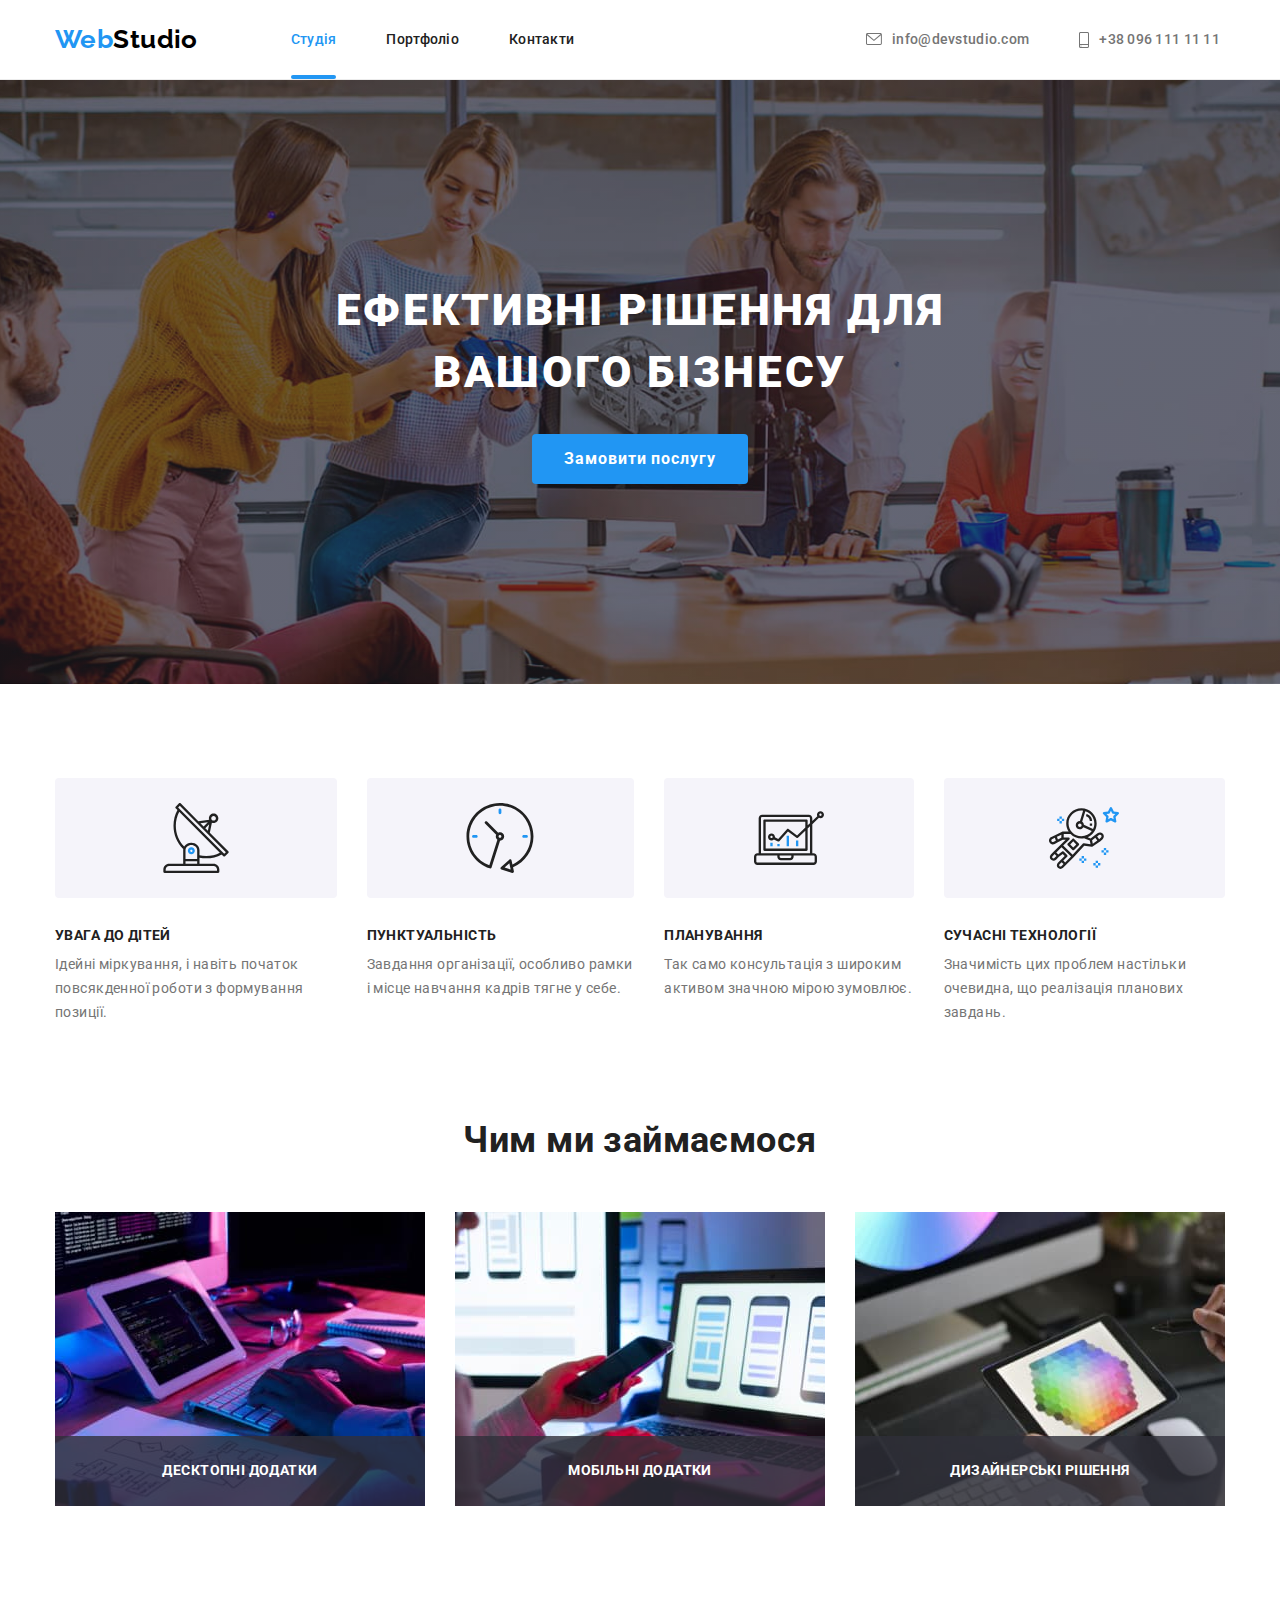
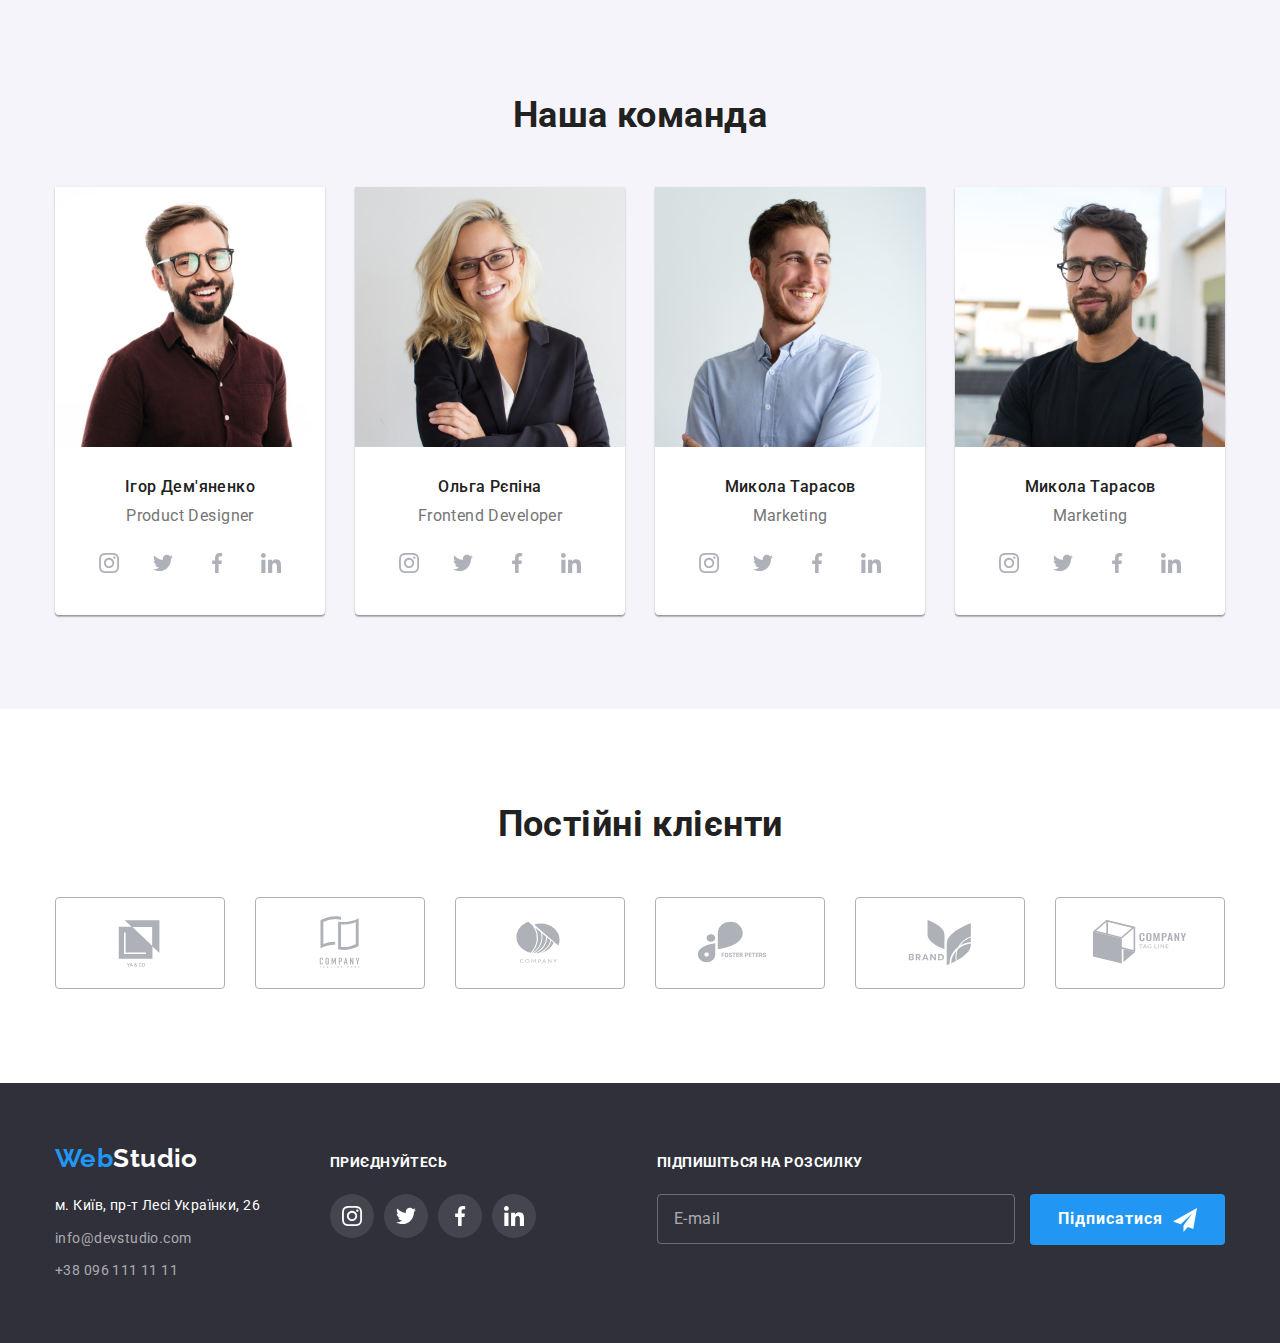
==== commit f2f6ec61: "CSS form" ====
--- a/index.html
+++ b/index.html
@@ -633,13 +633,14 @@
                 placeholder="E-mail"
                 class="footer-form-input"
               />
-            </form>
-            <button type="submit" class="btn-footer-form btn">
+              <button type="submit" class="btn-footer-form btn">
               Підписатися
               <svg width="24" height="24" class="">
                 <use xlink:href="./images/icon.svg#icon-sendbtn"></use>
               </svg>
             </button>
+            </form>
+            
           </div>
         </div>
       </div>
@@ -653,9 +654,9 @@
           <use xlink:href="./images/icon.svg#icon-close-model"></use>
         </svg>
       </button>
-      <p class="modal-text">Залиште свої дані, ми вам передзвонимо</p>
 
       <form class="modal-form">
+        <p class="modal-text">Залиште свої дані, ми вам передзвонимо</p>
         <div class="modal-conteiner">
           <label for="name">Ім'я</label>
           <div class="wrapper-input">
@@ -676,7 +677,7 @@
             <input
               type="text"
               name="user name"
-              id="name"
+              id="tel"
               class="modal-input"
             /><svg width="18" height="18" class="">
               <use xlink:href="./images/icon.svg#icon-modal-tel"></use>
@@ -690,7 +691,7 @@
             <input
               type="text"
               name="user name"
-              id="name"
+              id="mail"
               class="modal-input"
             /><svg width="18" height="18" class="">
               <use xlink:href="./images/icon.svg#icon-modal-email"></use>
@@ -724,8 +725,9 @@
             <a href="">Умови договору</a></label
           >
         </div>
+        <button type="submit" class="modal-form-btn btn">Відправити</button>
       </form>
-      <button type="submit" class="modal-form-btn btn">Відправити</button>
+      
     </div>
 
     <!-- Java script -->
--- a/css/styles.css
+++ b/css/styles.css
@@ -754,7 +754,7 @@
 }
 
 .wrapper-conteiner-form {
-  margin-left: 93px;
+  margin-left: auto;
 }
 
 .conteiner-form {
@@ -858,15 +858,14 @@
   background-color: var(--color-hero-title);
 
   transform: scale(1) translate(-50%, -50%);
-  transition: transform 250ms var(--cubic-all);
 }
 
 .close-button svg {
   fill: var(--color-logo-text);
 }
 
-.close-button svg:hover,
-.close-button svg:focus {
+.close-button:hover svg,
+.close-button:focus svg {
   fill: var(--color-text-logonav);
 }
 
@@ -887,6 +886,8 @@
   /* outline: 1px solid tomato; */
 
   background-color: var(--color-hero-title);
+
+  transition: transform 250ms var(--cubic-all);
 }
 
 .modal-text {
@@ -911,6 +912,11 @@
   display: flex;
   flex-direction: column;
   margin-bottom: 10px;
+}
+
+.modal-conteiner label,
+.modal-conteiner-coment label {
+  margin-bottom: 4px;
 }
 
 .modal-conteiner-coment {
@@ -971,7 +977,10 @@
 }
 
 .modal-conteiner-checkbox {
-  margin: 0 0 30px 12px;
+  display: flex;
+  justify-content: center;
+  align-items: center;
+  margin-bottom: 30px;
 }
 
 .input-checkbox {
@@ -1012,15 +1021,40 @@
 }
 
 .label-checkbox a {
+  position: relative;
+  display: block;
+  text-decoration: none;
   margin-left: 5px;
 
   color: var(--color-text-logonav);
+}
+
+.label-checkbox a::after {
+  content: "";
+  position: absolute;
+  left: 0;
+  bottom: 5px;
+  width: 100%;
+  height: 0.5px;
+
+  background-color: var(--color-text-logonav);
+}
+
+.input-checkbox:checked + .label-checkbox .modal-checkbox {
+  background-color: var(--color-text-logonav);
+  border: 3px solid var(--color-text-logonav);
+}
+
+.input-checkbox:focus + .label-checkbox .modal-checkbox {
+  cursor: pointer;
 }
 
 .modal-form-btn {
   display: block;
   margin-left: auto;
   margin-right: auto;
+  width: 200px;
+  height: 50px;
   padding: 10px 52px;
 
   color: var(--color-hero-title);
@@ -1034,8 +1068,3 @@
 .modal-form-btn:focus {
   background-color: var(--color-btn-hero-active);
 }
-
-.input-checkbox:checked + .label-checkbox .modal-checkbox {
-  background-color: var(--color-text-logonav);
-  border: 3px solid var(--color-text-logonav);
-}
